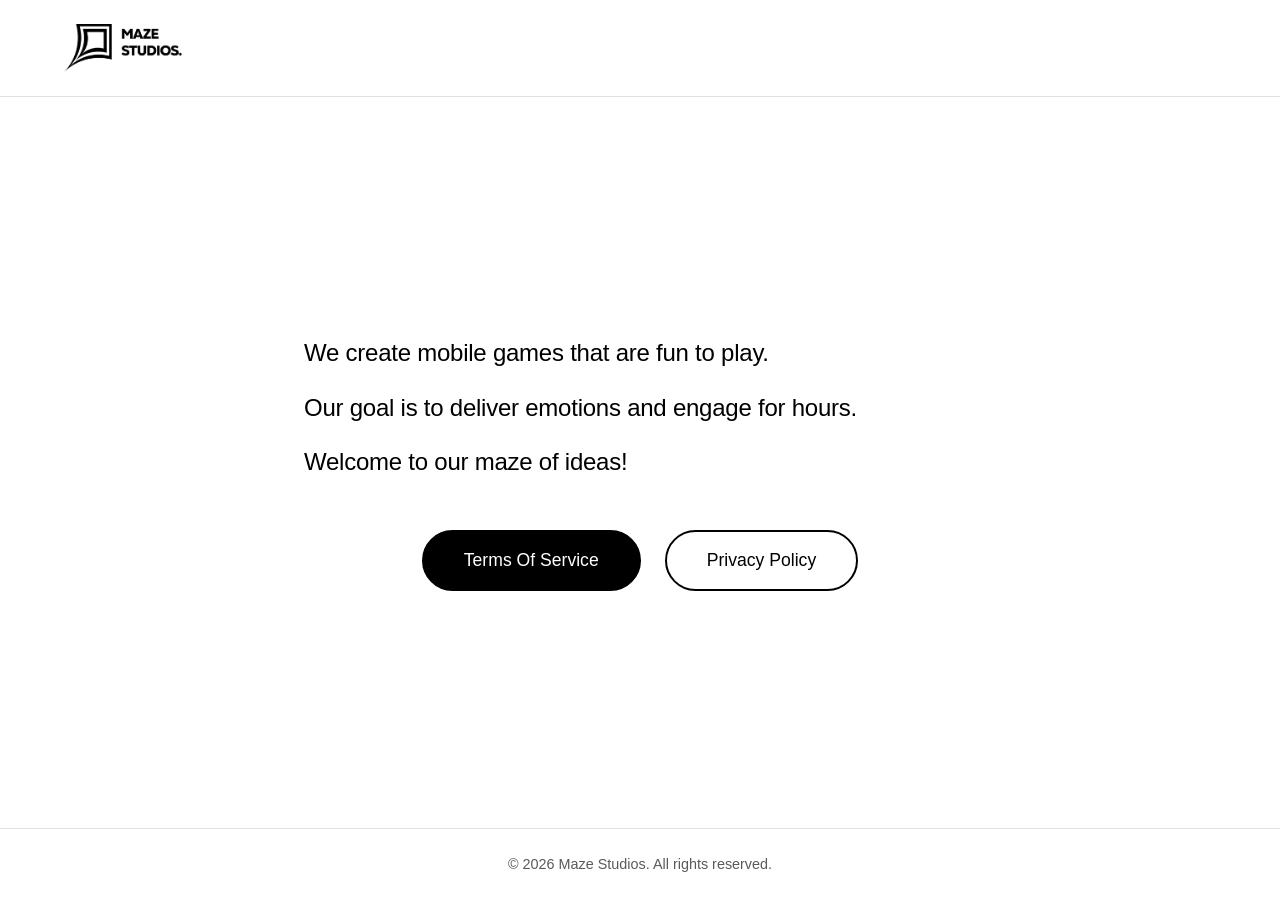
==== index.html @ 2fb43f76 "added site pages" ====
<!DOCTYPE html>
<html lang="en">
<head>
    <meta charset="UTF-8">
    <meta name="viewport" content="width=device-width, initial-scale=1.0">
    <title>Maze Studios – game development</title>
    <link rel="stylesheet" href="style.css">
</head>
<body>
    <header class="header">
        <div class="logo">
            <img src="./images/logo.png" alt="Maze Studios" class="logo-img">
        </div>
    </header>

    <main class="main">
        <div class="content-text">
            <p>We create mobile games that are fun to play.</p>
            <p>Our goal is to deliver emotions and engage for hours.</p>
            <p>Welcome to our maze of ideas!</p>
        </div>

        <div class="buttons">
            <a href="https://www.termsfeed.com/live/7bbc9dbe-ace3-4d96-b46e-c874cf1ff2f5" class="btn btn-primary">Terms Of Service</a>
            <a href="https://mazestudios.github.io/privacy" class="btn btn-secondary">Privacy Policy</a>
        </div>
    </main>

    <footer class="footer">
        <p>© 2026 Maze Studios. All rights reserved.</p>
    </footer>
</body>
</html>
---- style.css ----
/* Сброс стилей */
* {
    margin: 0;
    padding: 0;
    box-sizing: border-box;
}

body {
    font-family: -apple-system, BlinkMacSystemFont, 'Segoe UI', Roboto, Helvetica, Arial, sans-serif;
    background-color: #ffffff;
    color: #000000;
    line-height: 1.6;
    min-height: 100vh;
    display: flex;
    flex-direction: column;
}

/* Хэдер */
.header {
    padding: 1.5rem 5%;
    border-bottom: 1px solid #e0e0e0;
}

.logo {
    display: flex;
    align-items: center;
}

.logo-img {
    height: 48px;          /* Подстройте под размер вашего логотипа */
    width: auto;
    display: block;
}

/* Основной контент */
.main {
    flex: 1;
    max-width: 800px;
    margin: 0 auto;
    padding: 3rem 5%;
    width: 100%;
    display: flex;
    flex-direction: column;
    justify-content: center;
}

/* Текстовый блок */
.content-text {
    font-size: 1.5rem;
    font-weight: 400;
    margin-bottom: 3rem;
    letter-spacing: -0.01em;
}

.content-text p {
    margin-bottom: 1rem;
}

.content-text p:last-child {
    margin-bottom: 0;
}

/* Кнопки */
.buttons {
    display: flex;
    flex-wrap: wrap;
    gap: 1.5rem;
    justify-content: center;
    align-items: center;
}

.btn {
    display: inline-block;
    padding: 0.9rem 2.5rem;
    border-radius: 40px;
    font-size: 1.1rem;
    font-weight: 500;
    text-decoration: none;
    transition: all 0.2s ease;
    border: 2px solid #000000;
    cursor: pointer;
    background: transparent;
    color: #000000;
}

.btn-primary {
    background: #000000;
    color: #ffffff;
    border-color: #000000;
}

.btn-primary:hover {
    background: #ffffff;
    color: #000000;
    box-shadow: 0 4px 12px rgba(0, 0, 0, 0.15);
}

.btn-secondary {
    background: transparent;
    color: #000000;
}

.btn-secondary:hover {
    background: #000000;
    color: #ffffff;
    box-shadow: 0 4px 12px rgba(0, 0, 0, 0.15);
}

/* Футер */
.footer {
    padding: 1.5rem 5%;
    text-align: center;
    border-top: 1px solid #e0e0e0;
    color: #5a5a5a;
    font-size: 0.9rem;
}

/* Адаптация для мобильных */
@media (max-width: 600px) {
    .main {
        padding: 2rem 5%;
    }
    
    .content-text {
        font-size: 1.3rem;
    }
    
    .buttons {
        flex-direction: column;
        width: 100%;
    }
    
    .btn {
        width: 100%;
        text-align: center;
    }
}
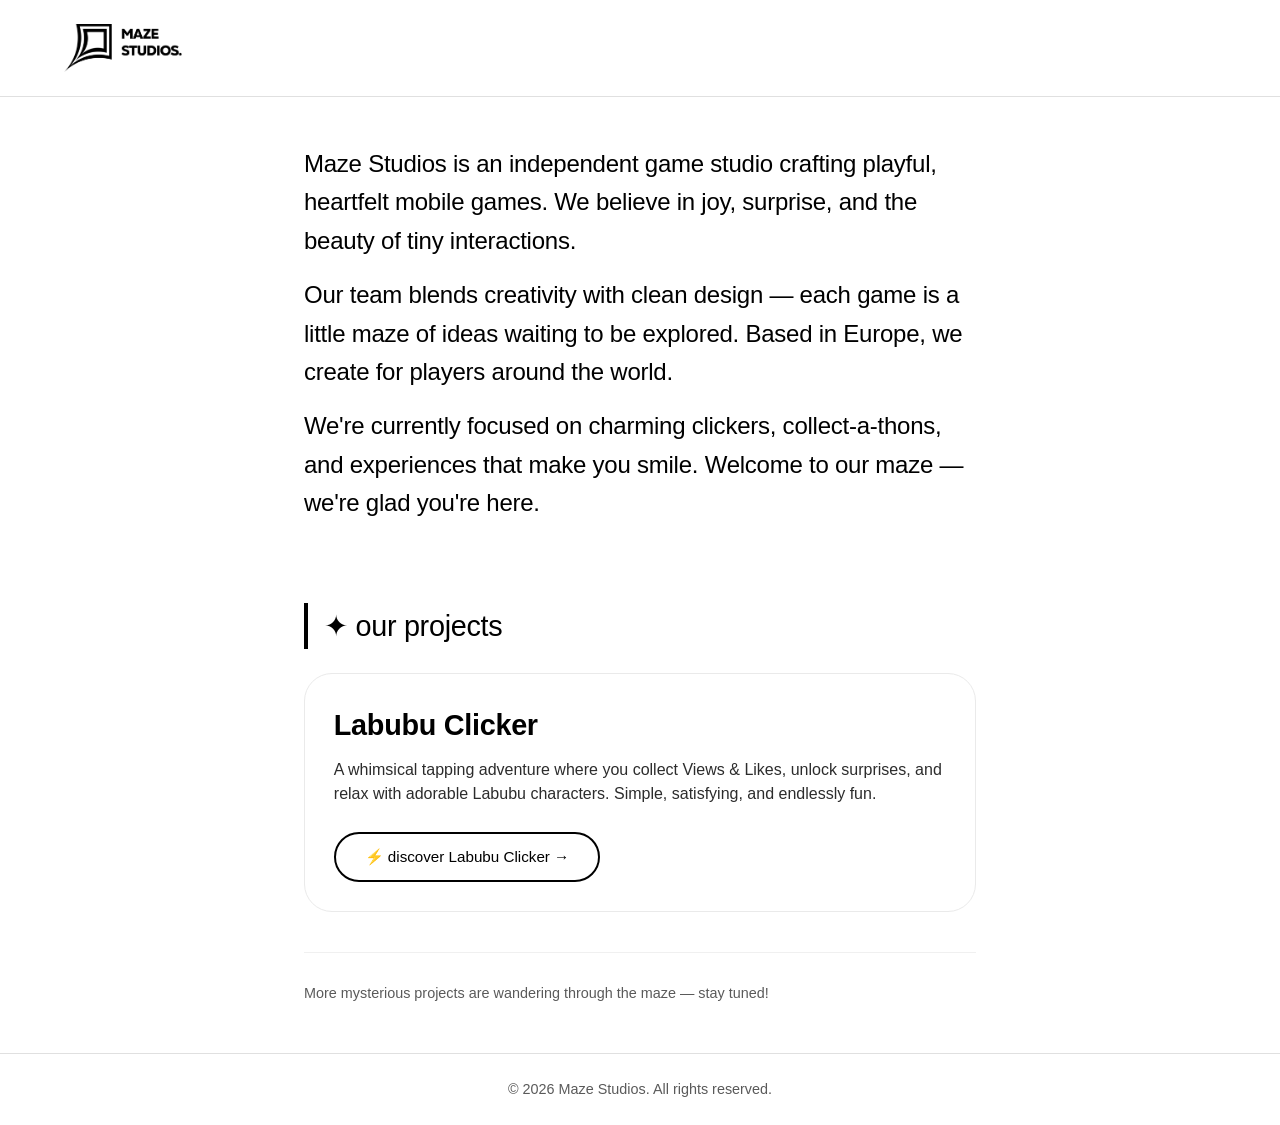
==== commit a56e0d41: "added labubuclicker.html" ====
--- a/index.html
+++ b/index.html
@@ -2,27 +2,121 @@
 <html lang="en">
 <head>
     <meta charset="UTF-8">
-    <meta name="viewport" content="width=device-width, initial-scale=1.0">
-    <title>Maze Studios – game development</title>
+    <meta name="viewport" content="width=device-width, initial-scale=1.0, viewport-fit=cover">
+    <link rel="icon" type="image/png" href="./images/favicon.png">
+    <title>Maze Studios — indie game studio</title>
     <link rel="stylesheet" href="style.css">
+    <style>
+        /* additional styles for main page — projects & studio grid, keeps same minimal aesthetic */
+        .studio-intro {
+            margin-bottom: 3rem;
+        }
+        
+        .section-heading {
+            font-size: 1.8rem;
+            font-weight: 500;
+            letter-spacing: -0.01em;
+            margin: 2rem 0 1.2rem 0;
+            border-left: 4px solid #000;
+            padding-left: 1rem;
+        }
+        
+        .project-card {
+            border: 1px solid #eaeaea;
+            border-radius: 28px;
+            padding: 1.8rem;
+            margin: 1.5rem 0 0.5rem 0;
+            transition: all 0.25s ease;
+            background: #ffffff;
+        }
+        
+        .project-card:hover {
+            border-color: #cccccc;
+            box-shadow: 0 12px 24px rgba(0, 0, 0, 0.04);
+            transform: translateY(-2px);
+        }
+        
+        .project-card h3 {
+            font-size: 1.8rem;
+            font-weight: 550;
+            margin-bottom: 0.6rem;
+            letter-spacing: -0.01em;
+        }
+        
+        .project-card p {
+            font-size: 1rem;
+            color: #2c2c2c;
+            margin-bottom: 1.6rem;
+            line-height: 1.5;
+        }
+        
+        .btn-outline-dark {
+            background: transparent;
+            border: 2px solid #000;
+            color: #000;
+            padding: 0.7rem 1.8rem;
+            border-radius: 40px;
+            font-weight: 500;
+            text-decoration: none;
+            display: inline-block;
+            transition: 0.2s;
+            font-size: 0.95rem;
+        }
+        
+        .btn-outline-dark:hover {
+            background: #000;
+            color: #fff;
+            box-shadow: 0 4px 10px rgba(0,0,0,0.1);
+        }
+        
+        .additional-note {
+            margin-top: 2.5rem;
+            font-size: 0.9rem;
+            color: #5a5a5a;
+            border-top: 1px solid #f0f0f0;
+            padding-top: 1.8rem;
+        }
+        
+        @media (max-width: 600px) {
+            .project-card h3 {
+                font-size: 1.5rem;
+            }
+            .section-heading {
+                font-size: 1.5rem;
+            }
+        }
+    </style>
 </head>
 <body>
+
     <header class="header">
         <div class="logo">
-            <img src="./images/logo.png" alt="Maze Studios" class="logo-img">
+            <a href="index.html" style="display: inline-block; text-decoration: none;">
+                <img src="./images/logo.png" alt="Maze Studios" class="logo-img">
+            </a>
         </div>
     </header>
 
     <main class="main">
-        <div class="content-text">
-            <p>We create mobile games that are fun to play.</p>
-            <p>Our goal is to deliver emotions and engage for hours.</p>
-            <p>Welcome to our maze of ideas!</p>
+        <!-- studio information block -->
+        <div class="studio-intro content-text">
+            <p>Maze Studios is an independent game studio crafting playful, heartfelt mobile games. We believe in joy, surprise, and the beauty of tiny interactions.</p>
+            <p>Our team blends creativity with clean design — each game is a little maze of ideas waiting to be explored. Based in Europe, we create for players around the world.</p>
+            <p>We're currently focused on charming clickers, collect-a-thons, and experiences that make you smile. Welcome to our maze — we're glad you're here.</p>
         </div>
 
-        <div class="buttons">
-            <a href="https://www.termsfeed.com/live/7bbc9dbe-ace3-4d96-b46e-c874cf1ff2f5" class="btn btn-primary">Terms Of Service</a>
-            <a href="https://mazestudios.github.io/privacy" class="btn btn-secondary">Privacy Policy</a>
+        <!-- projects showcase section -->
+        <div class="projects-section">
+            <h2 class="section-heading">✦ our projects</h2>
+            <div class="project-card">
+                <h3>Labubu Clicker</h3>
+                <p>A whimsical tapping adventure where you collect Views & Likes, unlock surprises, and relax with adorable Labubu characters. Simple, satisfying, and endlessly fun.</p>
+                <a href="https://mazestudios.site/labubuclicker" class="btn-outline-dark">⚡ discover Labubu Clicker →</a>
+            </div>
+            <!-- future projects placeholder (optional, shows growth) -->
+            <div class="additional-note">
+                More mysterious projects are wandering through the maze — stay tuned!
+            </div>
         </div>
     </main>
 
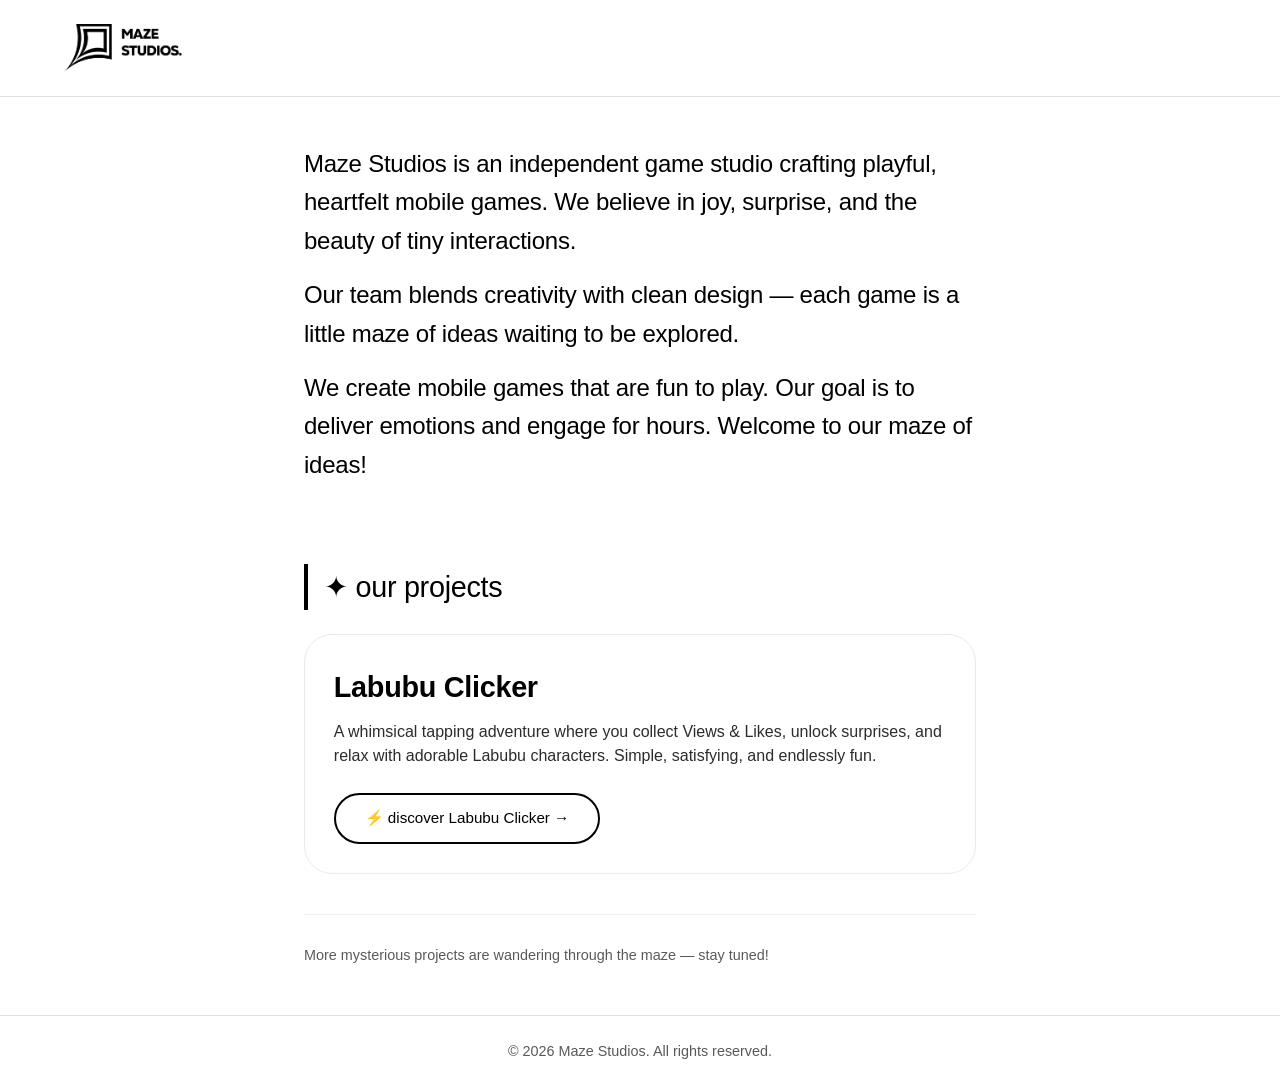
==== commit 2d2cff1b: "Update index.html" ====
--- a/index.html
+++ b/index.html
@@ -101,8 +101,8 @@
         <!-- studio information block -->
         <div class="studio-intro content-text">
             <p>Maze Studios is an independent game studio crafting playful, heartfelt mobile games. We believe in joy, surprise, and the beauty of tiny interactions.</p>
-            <p>Our team blends creativity with clean design — each game is a little maze of ideas waiting to be explored. Based in Europe, we create for players around the world.</p>
-            <p>We're currently focused on charming clickers, collect-a-thons, and experiences that make you smile. Welcome to our maze — we're glad you're here.</p>
+            <p>Our team blends creativity with clean design — each game is a little maze of ideas waiting to be explored.</p>
+            <p>We create mobile games that are fun to play. Our goal is to deliver emotions and engage for hours. Welcome to our maze of ideas!</p>
         </div>
 
         <!-- projects showcase section -->
@@ -124,4 +124,4 @@
         <p>© 2026 Maze Studios. All rights reserved.</p>
     </footer>
 </body>
-</html>+</html>
